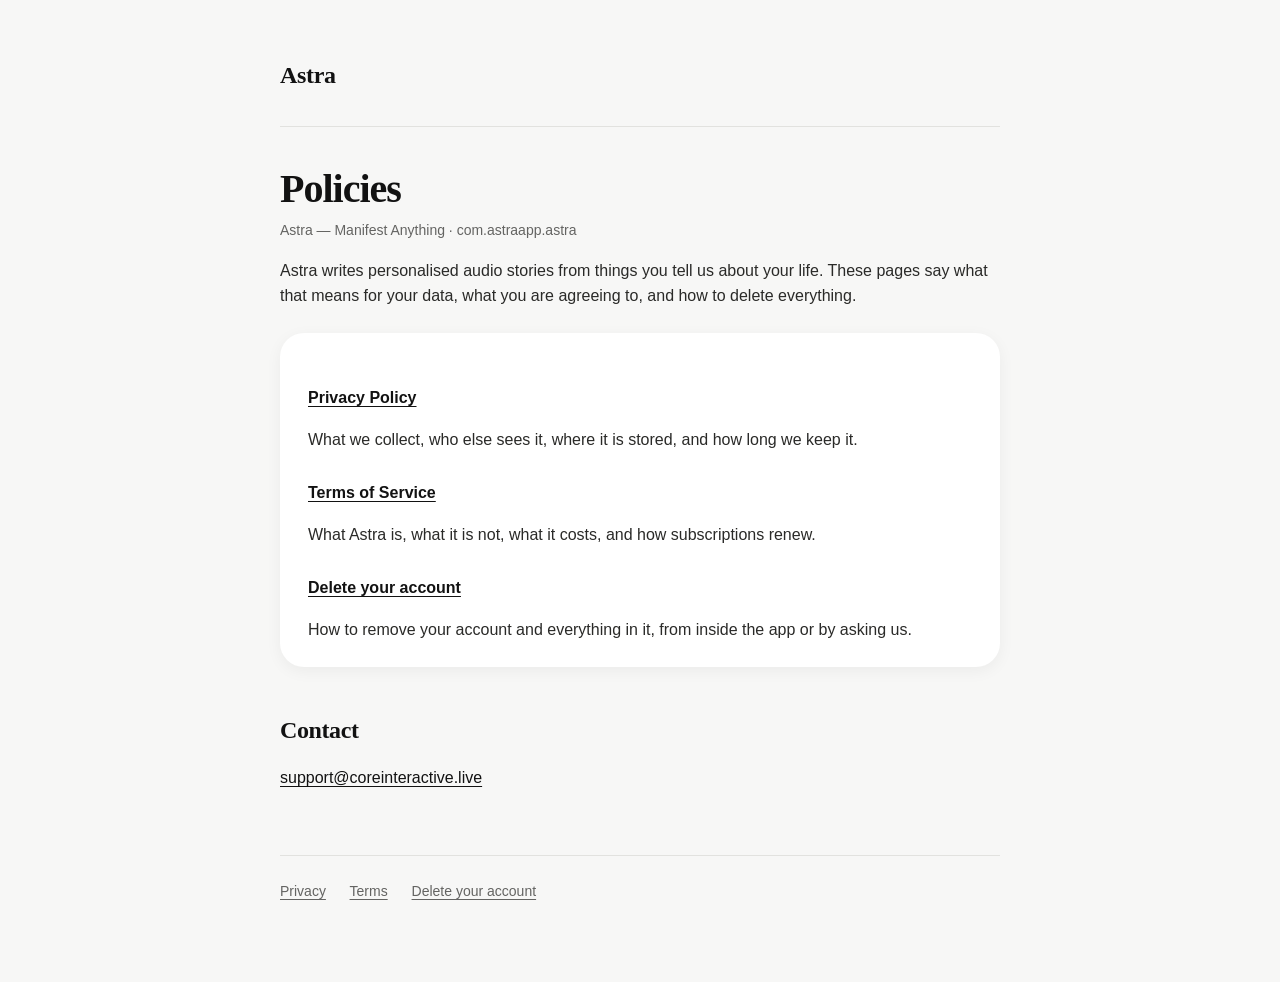
==== index.html @ a24674e2 "Astra policies: privacy, terms, account deletion Served by GitHub Pages so the Play listing and the " ====
<!DOCTYPE html>
<html lang="en">
<head>
<meta charset="utf-8">
<meta name="viewport" content="width=device-width, initial-scale=1">
<title>Astra — Policies</title>
<link rel="stylesheet" href="legal.css">
</head>
<body>
<main>
  <header><span class="wordmark">Astra</span></header>

  <h1>Policies</h1>
  <p class="updated">Astra — Manifest Anything · com.astraapp.astra</p>

  <p>Astra writes personalised audio stories from things you tell us about your
  life. These pages say what that means for your data, what you are agreeing
  to, and how to delete everything.</p>

  <div class="card">
    <h3><a href="privacy.html">Privacy Policy</a></h3>
    <p>What we collect, who else sees it, where it is stored, and how long we
    keep it.</p>

    <h3><a href="terms.html">Terms of Service</a></h3>
    <p>What Astra is, what it is not, what it costs, and how subscriptions
    renew.</p>

    <h3><a href="delete-account.html">Delete your account</a></h3>
    <p style="margin-bottom:0">How to remove your account and everything in it,
    from inside the app or by asking us.</p>
  </div>

  <h2>Contact</h2>
  <p><a href="mailto:support@coreinteractive.live">support@coreinteractive.live</a></p>

  <footer>
    <a href="privacy.html">Privacy</a>
    <a href="terms.html">Terms</a>
    <a href="delete-account.html">Delete your account</a>
  </footer>
</main>
</body>
</html>
---- legal.css ----
/* Shared styling for the legal pages, matching the app: ink on paper. */
:root {
  --ink: #121212;
  --dim: #646462;
  --line: #e2e2df;
  --paper: #f7f7f6;
}

* { box-sizing: border-box; }

body {
  margin: 0;
  padding: 0 20px 80px;
  background: var(--paper);
  color: var(--ink);
  font-family: Inter, -apple-system, BlinkMacSystemFont, "Segoe UI", Roboto, sans-serif;
  font-size: 16px;
  line-height: 1.6;
  -webkit-font-smoothing: antialiased;
}

main { max-width: 720px; margin: 0 auto; }

header {
  padding: 56px 0 32px;
  border-bottom: 1px solid var(--line);
  margin-bottom: 40px;
}

.wordmark {
  font-family: "Playfair Display", Georgia, serif;
  font-weight: 700;
  font-size: 24px;
  letter-spacing: -0.3px;
  text-decoration: none;
  color: var(--ink);
}

h1 {
  font-family: "Playfair Display", Georgia, serif;
  font-weight: 700;
  font-size: 40px;
  line-height: 1.1;
  letter-spacing: -1px;
  margin: 24px 0 8px;
}

h2 {
  font-family: "Playfair Display", Georgia, serif;
  font-weight: 700;
  font-size: 24px;
  letter-spacing: -0.4px;
  margin: 44px 0 12px;
}

h3 { font-size: 16px; font-weight: 600; margin: 28px 0 6px; }

.updated { color: var(--dim); font-size: 14px; margin: 0; }

p, li { color: #2a2a28; }
li { margin-bottom: 8px; }

a { color: var(--ink); text-decoration: underline; text-underline-offset: 3px; }

table {
  width: 100%;
  border-collapse: collapse;
  margin: 16px 0;
  font-size: 15px;
}

th, td {
  text-align: left;
  padding: 12px 12px 12px 0;
  border-bottom: 1px solid var(--line);
  vertical-align: top;
}

th { font-weight: 600; }

.card {
  background: #fff;
  border-radius: 24px;
  padding: 24px 28px;
  margin: 24px 0;
  box-shadow: 0 4px 16px rgba(0, 0, 0, 0.05);
}

.steps { counter-reset: step; list-style: none; padding: 0; }

.steps li {
  counter-increment: step;
  position: relative;
  padding-left: 44px;
  margin-bottom: 16px;
}

.steps li::before {
  content: counter(step);
  position: absolute;
  left: 0;
  top: -1px;
  width: 28px;
  height: 28px;
  border-radius: 999px;
  background: var(--ink);
  color: #fff;
  font-size: 14px;
  font-weight: 600;
  display: flex;
  align-items: center;
  justify-content: center;
}

footer {
  margin-top: 64px;
  padding-top: 24px;
  border-top: 1px solid var(--line);
  color: var(--dim);
  font-size: 14px;
}

footer a { color: var(--dim); margin-right: 20px; }

@media (max-width: 520px) {
  h1 { font-size: 32px; }
  header { padding-top: 36px; }
}
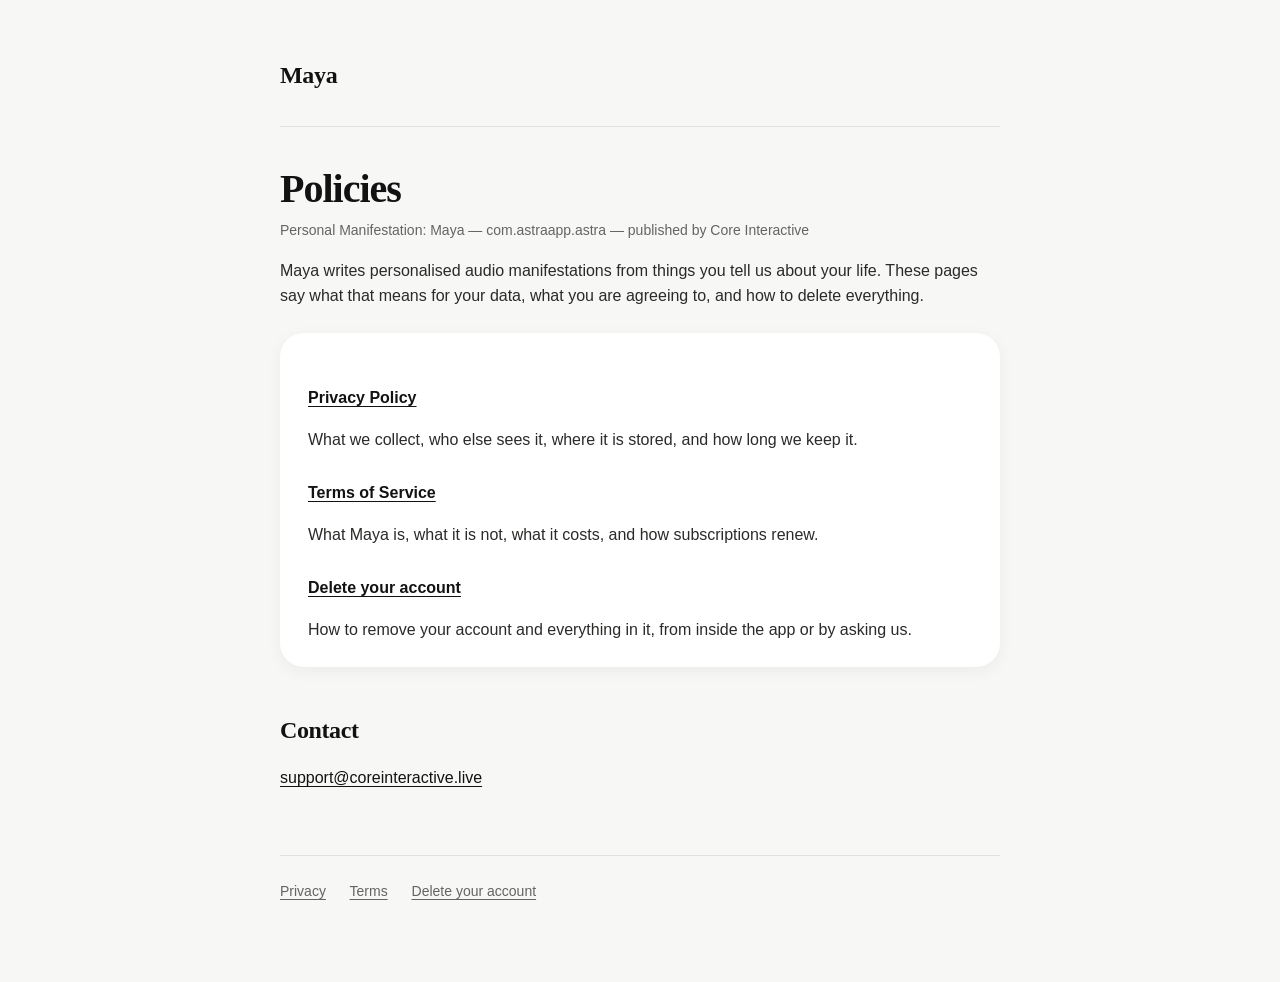
==== commit 4a81716b: "fix: name the app Google is actually reviewing, and stop promising twenty Play refused the last rele" ====
--- a/index.html
+++ b/index.html
@@ -3,19 +3,22 @@
 <head>
 <meta charset="utf-8">
 <meta name="viewport" content="width=device-width, initial-scale=1">
-<title>Astra — Policies</title>
+<title>Personal Manifestation: Maya — Policies</title>
 <link rel="stylesheet" href="legal.css">
 </head>
 <body>
 <main>
-  <header><span class="wordmark">Astra</span></header>
+  <header><span class="wordmark">Maya</span></header>
 
   <h1>Policies</h1>
-  <p class="updated">Astra — Manifest Anything · com.astraapp.astra</p>
+  <p class="updated">
+    Personal Manifestation: Maya &mdash; com.astraapp.astra &mdash;
+    published by Core Interactive
+  </p>
 
-  <p>Astra writes personalised audio stories from things you tell us about your
-  life. These pages say what that means for your data, what you are agreeing
-  to, and how to delete everything.</p>
+  <p>Maya writes personalised audio manifestations from things you tell us
+  about your life. These pages say what that means for your data, what you are
+  agreeing to, and how to delete everything.</p>
 
   <div class="card">
     <h3><a href="privacy.html">Privacy Policy</a></h3>
@@ -23,7 +26,7 @@
     keep it.</p>
 
     <h3><a href="terms.html">Terms of Service</a></h3>
-    <p>What Astra is, what it is not, what it costs, and how subscriptions
+    <p>What Maya is, what it is not, what it costs, and how subscriptions
     renew.</p>
 
     <h3><a href="delete-account.html">Delete your account</a></h3>
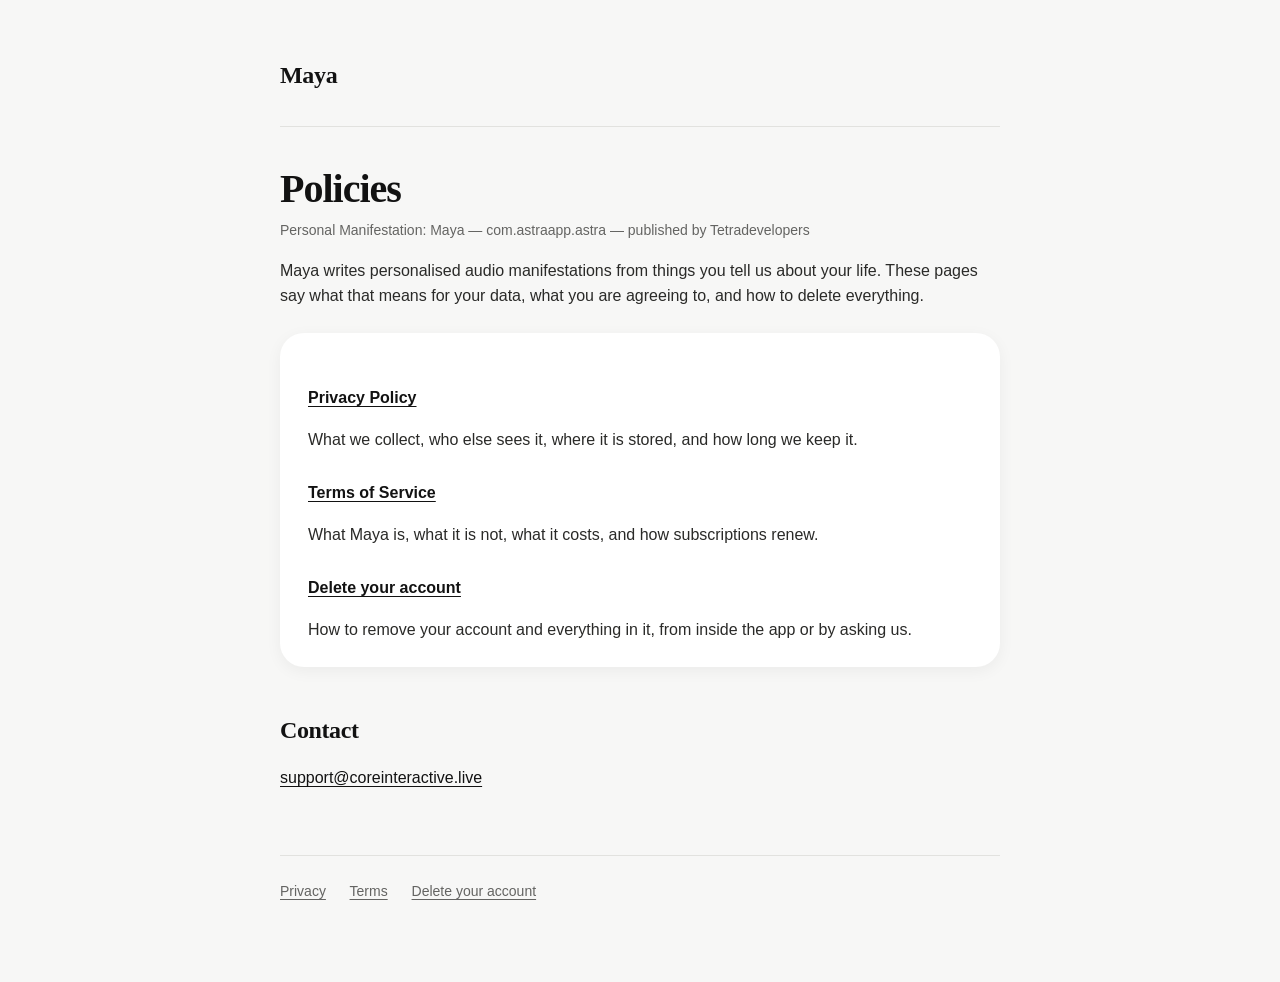
==== commit 17925489: "fix: the publisher is Tetradevelopers, which is what the listing says The rejection asked for the ap" ====
--- a/index.html
+++ b/index.html
@@ -13,7 +13,7 @@
   <h1>Policies</h1>
   <p class="updated">
     Personal Manifestation: Maya &mdash; com.astraapp.astra &mdash;
-    published by Core Interactive
+    published by Tetradevelopers
   </p>
 
   <p>Maya writes personalised audio manifestations from things you tell us
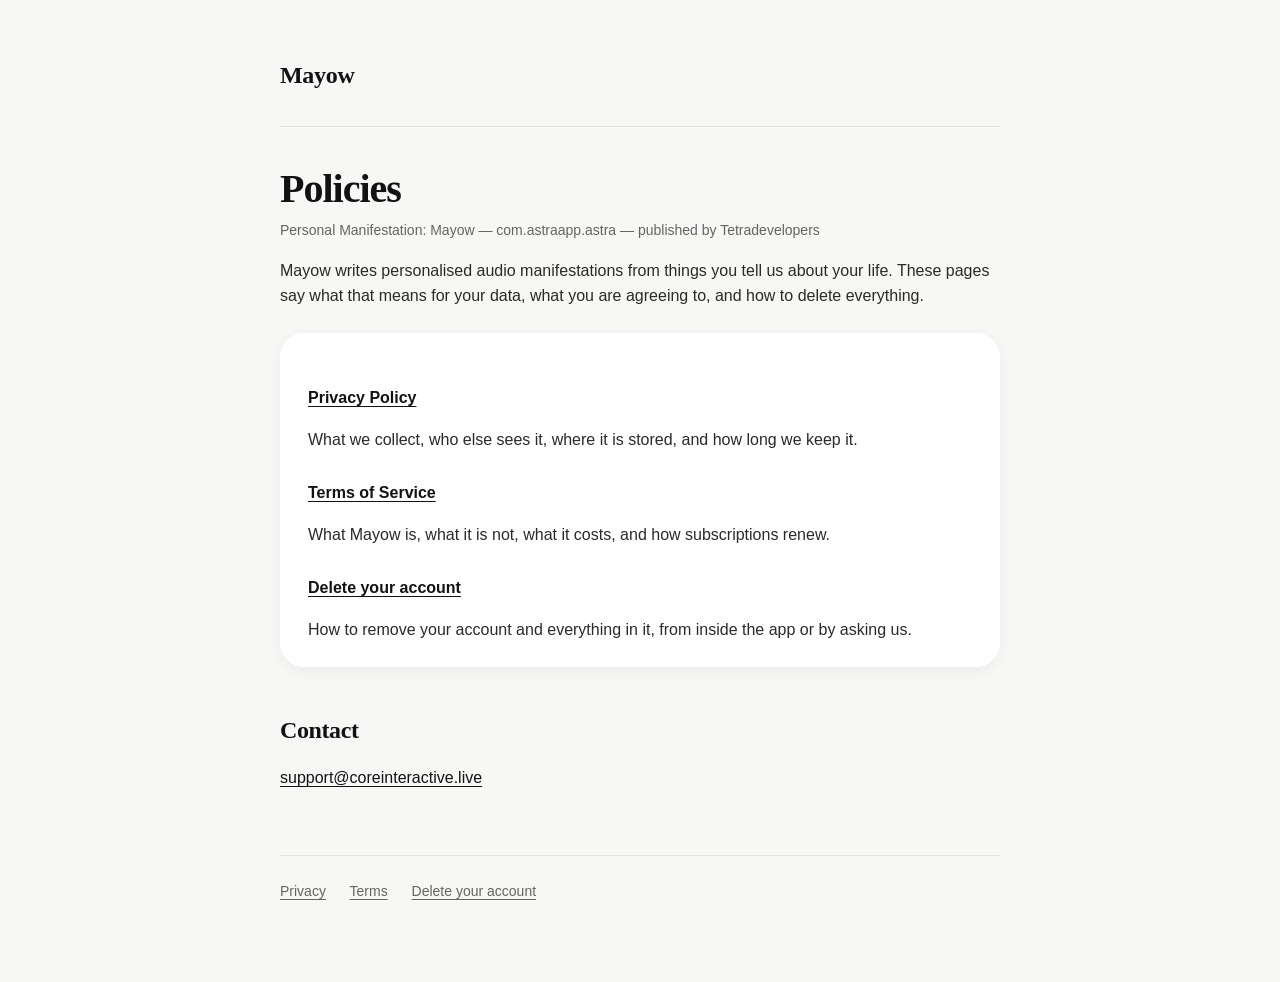
==== commit 6b6996bd: "Rename the app to Mayow, add the 7-day trial and 60 manifestations a month, and update the AI provid" ====
--- a/index.html
+++ b/index.html
@@ -3,20 +3,20 @@
 <head>
 <meta charset="utf-8">
 <meta name="viewport" content="width=device-width, initial-scale=1">
-<title>Personal Manifestation: Maya — Policies</title>
+<title>Personal Manifestation: Mayow — Policies</title>
 <link rel="stylesheet" href="legal.css">
 </head>
 <body>
 <main>
-  <header><span class="wordmark">Maya</span></header>
+  <header><span class="wordmark">Mayow</span></header>
 
   <h1>Policies</h1>
   <p class="updated">
-    Personal Manifestation: Maya &mdash; com.astraapp.astra &mdash;
+    Personal Manifestation: Mayow &mdash; com.astraapp.astra &mdash;
     published by Tetradevelopers
   </p>
 
-  <p>Maya writes personalised audio manifestations from things you tell us
+  <p>Mayow writes personalised audio manifestations from things you tell us
   about your life. These pages say what that means for your data, what you are
   agreeing to, and how to delete everything.</p>
 
@@ -26,7 +26,7 @@
     keep it.</p>
 
     <h3><a href="terms.html">Terms of Service</a></h3>
-    <p>What Maya is, what it is not, what it costs, and how subscriptions
+    <p>What Mayow is, what it is not, what it costs, and how subscriptions
     renew.</p>
 
     <h3><a href="delete-account.html">Delete your account</a></h3>
